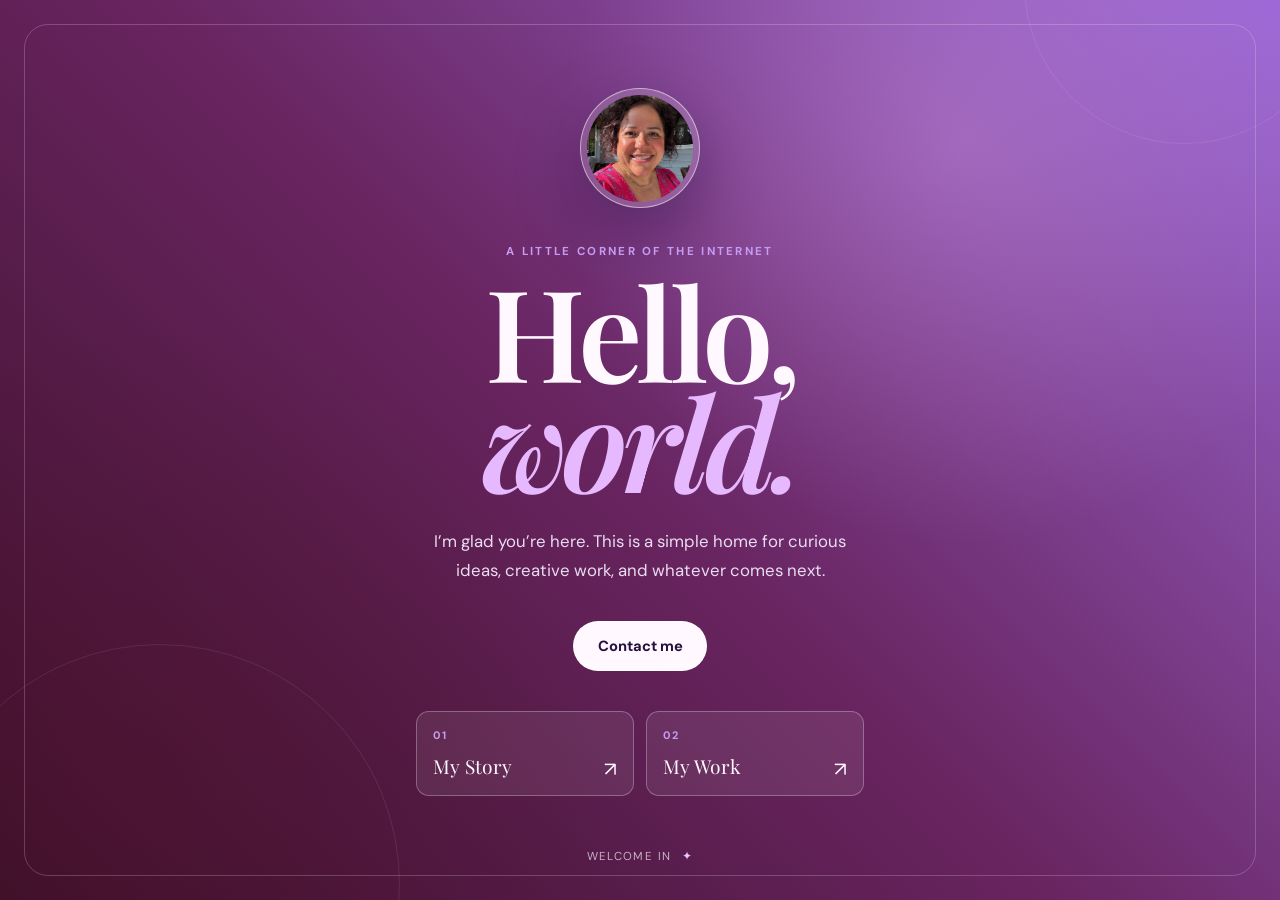
==== index.html @ 7c57a072 "Contact me hook up to email" ====
<!doctype html>
<html lang="en">
  <head>
    <meta charset="UTF-8" />
    <meta name="viewport" content="width=device-width, initial-scale=1.0" />
    <title>Hello World | Home</title>
    <link rel="preconnect" href="https://fonts.googleapis.com" />
    <link rel="preconnect" href="https://fonts.gstatic.com" crossorigin />
    <link
      href="https://fonts.googleapis.com/css2?family=DM+Sans:wght@400;500;700&family=Playfair+Display:wght@600;700&display=swap"
      rel="stylesheet"
    />
    <link rel="stylesheet" href="styles.css" />
  </head>
  <body>
    <main class="hero">
      <div class="glow glow-one" aria-hidden="true"></div>
      <div class="glow glow-two" aria-hidden="true"></div>

      <section class="intro" aria-labelledby="welcome-heading">
        <div class="portrait-wrap">
          <img
            class="portrait"
            src="IMG_9023.jpg"
            alt="Portrait"
          />
        </div>

        <p class="eyebrow">A little corner of the internet</p>
        <h1 id="welcome-heading">Hello,<br /><em>world.</em></h1>
        <p class="welcome-copy">
          I’m glad you’re here. This is a simple home for curious ideas,
          creative work, and whatever comes next.
        </p>
        <a class="contact-button" href="mailto:monae@slalom.com">Contact me</a>

        <nav class="page-links" aria-label="Explore">
          <a class="page-link" href="story.html">
            <span class="page-link-label">01</span>
            <span class="page-link-title">My Story</span>
            <span class="page-link-arrow" aria-hidden="true">&#8599;</span>
          </a>
          <a class="page-link" href="work.html">
            <span class="page-link-label">02</span>
            <span class="page-link-title">My Work</span>
            <span class="page-link-arrow" aria-hidden="true">&#8599;</span>
          </a>
        </nav>
      </section>

      <p class="scroll-note" aria-hidden="true">Welcome in <span>✦</span></p>
    </main>
  </body>
</html>
---- styles.css ----
:root {
  --ink: #fff8ff;
  --muted: #eadcf1;
  --violet: #8f62da;
  --deep-violet: #24103f;
  --lilac: #c69bf2;
}

* {
  box-sizing: border-box;
}

body {
  margin: 0;
  min-width: 320px;
  color: var(--ink);
  background: var(--deep-violet);
  font-family: "DM Sans", sans-serif;
}

.hero {
  position: relative;
  display: grid;
  min-height: 100vh;
  overflow: hidden;
  isolation: isolate;
  place-items: center;
  padding: 4rem 1.5rem 5rem;
  background:
    radial-gradient(circle at 75% 16%, rgba(235, 180, 255, 0.28), transparent 25rem),
    radial-gradient(circle at 12% 85%, rgba(83, 18, 47, 0.42), transparent 28rem),
    linear-gradient(45deg, #3b1028 0%, #68245f 48%, #9b67d5 100%);
}

.hero::before {
  position: absolute;
  inset: 1.5rem;
  border: 1px solid rgba(255, 255, 255, 0.2);
  border-radius: 1.5rem;
  content: "";
  pointer-events: none;
}

.intro {
  position: relative;
  z-index: 1;
  width: min(100%, 42rem);
  text-align: center;
  animation: rise-in 900ms ease-out both;
}

.portrait-wrap {
  width: 7.5rem;
  height: 7.5rem;
  margin: 0 auto 2.25rem;
  padding: 0.35rem;
  border: 1px solid rgba(255, 255, 255, 0.5);
  border-radius: 50%;
  background: rgba(255, 255, 255, 0.16);
  box-shadow: 0 1.5rem 4rem rgba(23, 5, 46, 0.35);
}

.portrait {
  display: block;
  width: 100%;
  height: 100%;
  border-radius: 50%;
  object-fit: cover;
}

.eyebrow {
  margin: 0 0 1rem;
  color: var(--lilac);
  font-size: 0.72rem;
  font-weight: 700;
  letter-spacing: 0.2em;
  text-transform: uppercase;
}

h1 {
  margin: 0;
  font-family: "Playfair Display", Georgia, serif;
  font-size: clamp(4.5rem, 13vw, 8rem);
  font-weight: 600;
  letter-spacing: -0.05em;
  line-height: 0.86;
}

h1 em {
  color: #e6b9ff;
  font-style: italic;
}

.welcome-copy {
  width: min(100%, 28rem);
  margin: 2rem auto 2.25rem;
  color: var(--muted);
  font-size: 1.05rem;
  line-height: 1.7;
}

.contact-button {
  display: inline-block;
  padding: 0.9rem 1.45rem;
  border: 1px solid rgba(255, 255, 255, 0.7);
  border-radius: 999px;
  color: var(--deep-violet);
  background: var(--ink);
  cursor: pointer;
  font: inherit;
  font-size: 0.92rem;
  font-weight: 700;
  text-decoration: none;
  transition: transform 180ms ease, background 180ms ease, color 180ms ease;
}

.contact-button:hover,
.contact-button:focus-visible {
  color: var(--ink);
  background: transparent;
  outline: none;
  transform: translateY(-3px);
}

.page-links {
  display: grid;
  grid-template-columns: repeat(2, minmax(0, 1fr));
  gap: 0.8rem;
  width: min(100%, 28rem);
  margin: 2.5rem auto 0;
  text-align: left;
}

.page-link {
  display: grid;
  grid-template-columns: 1fr auto;
  gap: 0.65rem;
  padding: 1rem;
  border: 1px solid rgba(255, 255, 255, 0.28);
  border-radius: 0.8rem;
  color: var(--ink);
  background: rgba(255, 255, 255, 0.08);
  text-decoration: none;
  transition: background 180ms ease, border-color 180ms ease, transform 180ms ease;
}

.page-link:hover,
.page-link:focus-visible {
  border-color: rgba(255, 255, 255, 0.7);
  background: rgba(255, 255, 255, 0.18);
  outline: none;
  transform: translateY(-3px);
}

.page-link-label {
  grid-column: 1 / -1;
  color: var(--lilac);
  font-size: 0.68rem;
  font-weight: 700;
  letter-spacing: 0.14em;
}

.page-link-title {
  font-family: "Playfair Display", Georgia, serif;
  font-size: 1.2rem;
}

.page-link-arrow {
  align-self: end;
  font-size: 1.25rem;
  line-height: 1;
}

.scroll-note {
  position: absolute;
  bottom: 2.25rem;
  z-index: 1;
  margin: 0;
  color: rgba(255, 255, 255, 0.66);
  font-size: 0.72rem;
  letter-spacing: 0.12em;
  text-transform: uppercase;
}

.scroll-note span {
  display: inline-block;
  margin-left: 0.4rem;
  color: #edc4ff;
  animation: twinkle 2s ease-in-out infinite;
}

.subpage {
  display: flex;
  min-height: 100vh;
  flex-direction: column;
  justify-content: center;
  padding: 3rem max(2rem, 8vw);
  background:
    radial-gradient(circle at 80% 15%, rgba(235, 180, 255, 0.24), transparent 25rem),
    linear-gradient(45deg, #3b1028 0%, #68245f 48%, #9b67d5 100%);
}

.back-link {
  width: fit-content;
  margin-bottom: 6rem;
  color: var(--muted);
  text-decoration: none;
  transition: color 180ms ease;
}

.back-link:hover,
.back-link:focus-visible {
  color: var(--ink);
  outline: none;
}

.subpage h1 {
  max-width: 42rem;
  font-size: clamp(4rem, 12vw, 8rem);
}

.subpage-copy {
  max-width: 30rem;
  margin: 2rem 0 0;
  color: var(--muted);
  font-size: 1.05rem;
  line-height: 1.7;
}

.glow {
  position: absolute;
  z-index: -1;
  width: 20rem;
  height: 20rem;
  border: 1px solid rgba(255, 255, 255, 0.12);
  border-radius: 50%;
  opacity: 0.7;
}

.glow-one {
  top: -11rem;
  right: -4rem;
}

.glow-two {
  bottom: -14rem;
  left: -5rem;
  width: 30rem;
  height: 30rem;
}

@keyframes rise-in {
  from {
    opacity: 0;
    transform: translateY(1.5rem);
  }
  to {
    opacity: 1;
    transform: translateY(0);
  }
}

@keyframes twinkle {
  0%,
  100% {
    opacity: 0.45;
    transform: scale(0.9);
  }
  50% {
    opacity: 1;
    transform: scale(1.15);
  }
}

@media (max-width: 520px) {
  .hero {
    padding: 3rem 1.25rem 4.5rem;
  }

  .hero::before {
    inset: 0.75rem;
  }

  .portrait-wrap {
    width: 6.75rem;
    height: 6.75rem;
    margin-bottom: 1.75rem;
  }

  .welcome-copy {
    margin-top: 1.5rem;
    font-size: 0.98rem;
  }

  .page-links {
    grid-template-columns: 1fr;
    margin-top: 2rem;
  }
}
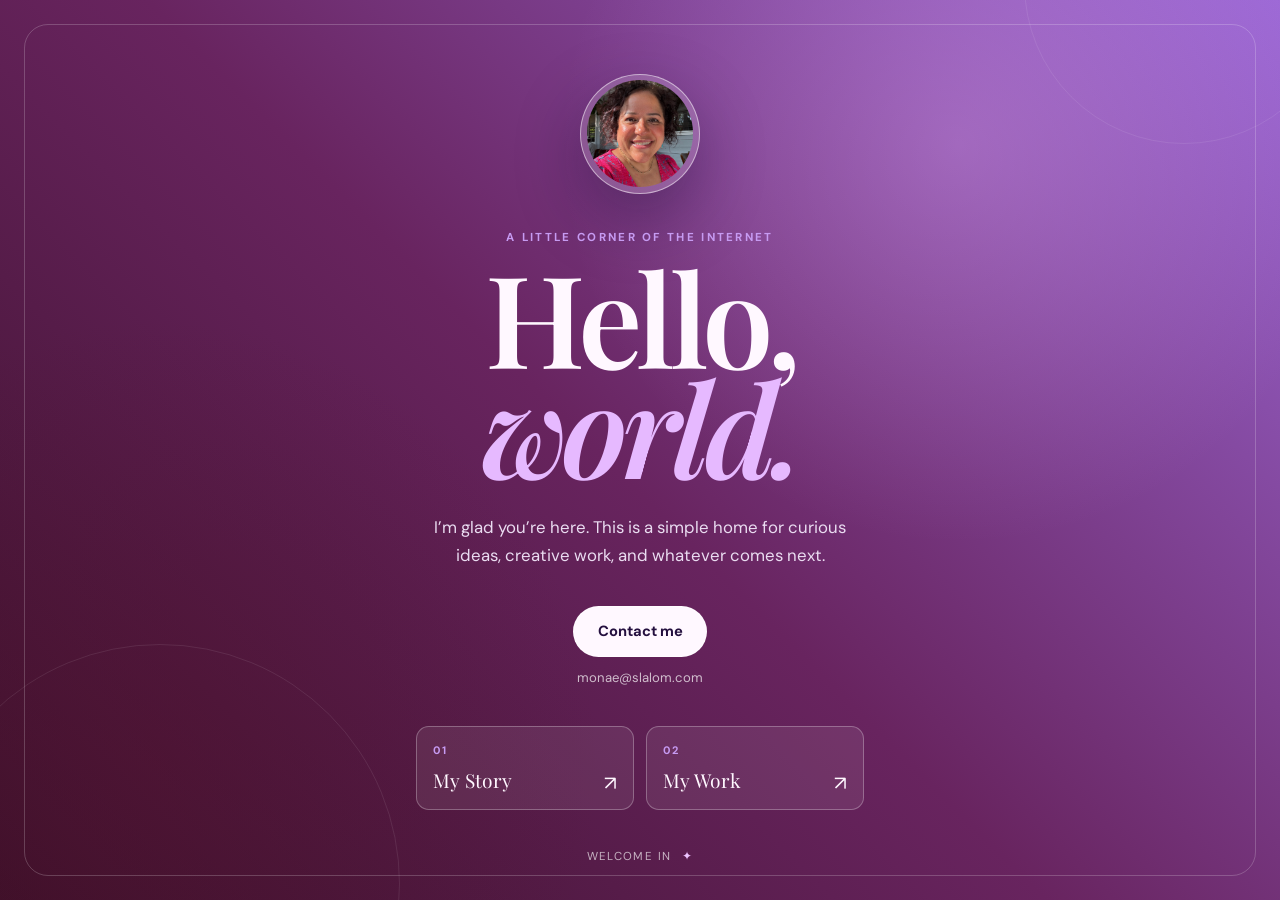
==== commit d67d9f07: "troubleshot Contact me button" ====
--- a/index.html
+++ b/index.html
@@ -32,7 +32,15 @@
           I’m glad you’re here. This is a simple home for curious ideas,
           creative work, and whatever comes next.
         </p>
-        <a class="contact-button" href="mailto:monae@slalom.com">Contact me</a>
+        <a
+          class="contact-button"
+          href="mailto:monae@slalom.com"
+          aria-label="Email monae@slalom.com"
+          title="Email monae@slalom.com"
+        >
+          Contact me
+        </a>
+        <p class="contact-address">monae@slalom.com</p>
 
         <nav class="page-links" aria-label="Explore">
           <a class="page-link" href="story.html">
--- a/styles.css
+++ b/styles.css
@@ -122,6 +122,12 @@
   transform: translateY(-3px);
 }
 
+.contact-address {
+  margin: 0.75rem 0 0;
+  color: rgba(255, 255, 255, 0.7);
+  font-size: 0.82rem;
+}
+
 .page-links {
   display: grid;
   grid-template-columns: repeat(2, minmax(0, 1fr));
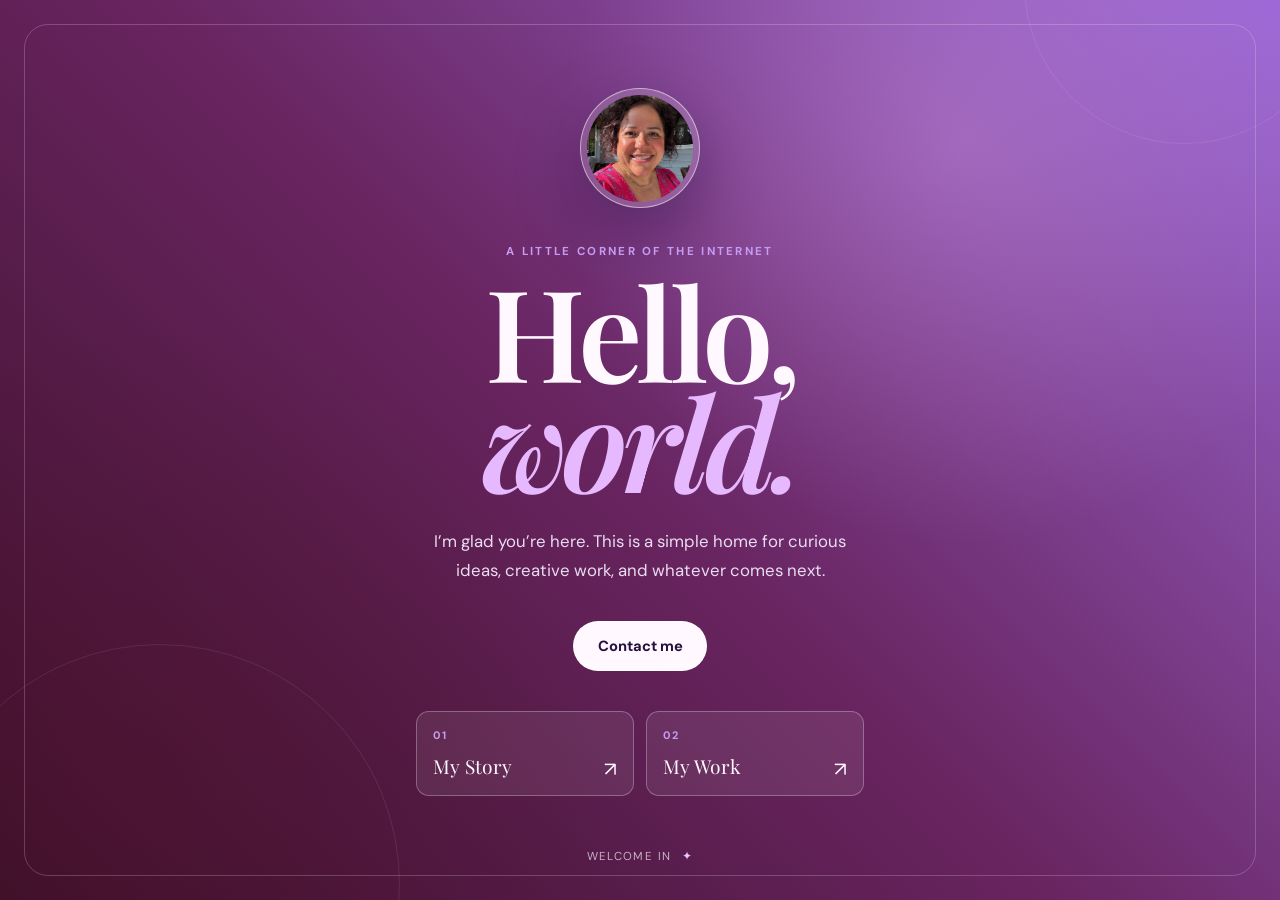
==== commit a882d45f: "removed email address from homepage" ====
--- a/index.html
+++ b/index.html
@@ -40,7 +40,6 @@
         >
           Contact me
         </a>
-        <p class="contact-address">monae@slalom.com</p>
 
         <nav class="page-links" aria-label="Explore">
           <a class="page-link" href="story.html">
--- a/styles.css
+++ b/styles.css
@@ -122,12 +122,6 @@
   transform: translateY(-3px);
 }
 
-.contact-address {
-  margin: 0.75rem 0 0;
-  color: rgba(255, 255, 255, 0.7);
-  font-size: 0.82rem;
-}
-
 .page-links {
   display: grid;
   grid-template-columns: repeat(2, minmax(0, 1fr));
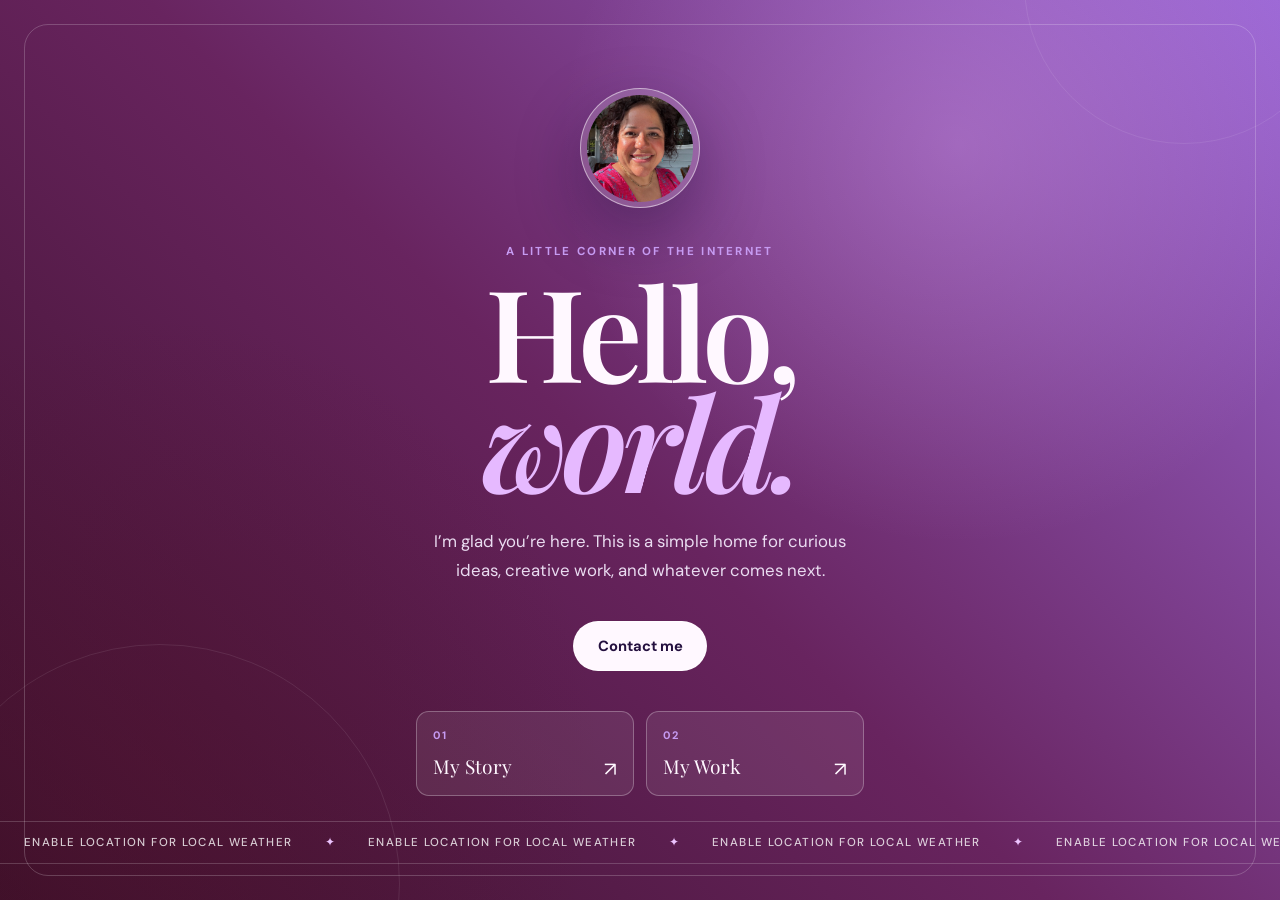
==== commit 2be0e41c: "Added local weather API" ====
--- a/index.html
+++ b/index.html
@@ -11,6 +11,7 @@
       rel="stylesheet"
     />
     <link rel="stylesheet" href="styles.css" />
+    <script src="weather.js" defer></script>
   </head>
   <body>
     <main class="hero">
@@ -27,7 +28,11 @@
         </div>
 
         <p class="eyebrow">A little corner of the internet</p>
-        <h1 id="welcome-heading">Hello,<br /><em>world.</em></h1>
+        <h1 id="welcome-heading">
+          <span class="hello-line">Hello,</span>
+          <br />
+          <em class="world-line">world.</em>
+        </h1>
         <p class="welcome-copy">
           I’m glad you’re here. This is a simple home for curious ideas,
           creative work, and whatever comes next.
@@ -55,7 +60,18 @@
         </nav>
       </section>
 
-      <p class="scroll-note" aria-hidden="true">Welcome in <span>✦</span></p>
+      <div class="weather-ticker" aria-label="Local weather" role="status">
+        <div class="weather-track">
+          <span class="weather-item" data-weather-item>Checking local weather...</span>
+          <span class="weather-divider" aria-hidden="true">✦</span>
+          <span class="weather-item" data-weather-item>Checking local weather...</span>
+          <span class="weather-divider" aria-hidden="true">✦</span>
+          <span class="weather-item" data-weather-item>Checking local weather...</span>
+          <span class="weather-divider" aria-hidden="true">✦</span>
+          <span class="weather-item" data-weather-item>Checking local weather...</span>
+          <span class="weather-divider" aria-hidden="true">✦</span>
+        </div>
+      </div>
     </main>
   </body>
 </html>
--- a/styles.css
+++ b/styles.css
@@ -89,6 +89,23 @@
 h1 em {
   color: #e6b9ff;
   font-style: italic;
+}
+
+.hello-line,
+.world-line {
+  display: inline-block;
+  animation-duration: 1.2s;
+  animation-fill-mode: both;
+  animation-timing-function: cubic-bezier(0.22, 1, 0.36, 1);
+}
+
+.hello-line {
+  animation-name: slide-in-left;
+}
+
+.world-line {
+  animation-name: slide-in-right;
+  animation-delay: 180ms;
 }
 
 .welcome-copy {
@@ -171,22 +188,41 @@
   line-height: 1;
 }
 
-.scroll-note {
+.weather-ticker {
   position: absolute;
   bottom: 2.25rem;
+  left: 0;
+  width: 100%;
   z-index: 1;
-  margin: 0;
-  color: rgba(255, 255, 255, 0.66);
+  overflow: hidden;
+  border-top: 1px solid rgba(255, 255, 255, 0.18);
+  border-bottom: 1px solid rgba(255, 255, 255, 0.18);
+  color: rgba(255, 255, 255, 0.78);
   font-size: 0.72rem;
+  font-weight: 500;
   letter-spacing: 0.12em;
   text-transform: uppercase;
-}
-
-.scroll-note span {
-  display: inline-block;
-  margin-left: 0.4rem;
+  white-space: nowrap;
+}
+
+.weather-track {
+  display: flex;
+  width: max-content;
+  min-width: 100%;
+  align-items: center;
+  justify-content: space-around;
+  gap: 2rem;
+  padding: 0.8rem 1.5rem;
+  animation: ticker-scroll 28s linear infinite;
+}
+
+.weather-item {
+  flex: 0 0 auto;
+}
+
+.weather-divider {
+  flex: 0 0 auto;
   color: #edc4ff;
-  animation: twinkle 2s ease-in-out infinite;
 }
 
 .subpage {
@@ -260,15 +296,34 @@
   }
 }
 
-@keyframes twinkle {
-  0%,
-  100% {
-    opacity: 0.45;
-    transform: scale(0.9);
-  }
-  50% {
+@keyframes slide-in-left {
+  from {
+    opacity: 0;
+    transform: translateX(-5rem);
+  }
+  to {
     opacity: 1;
-    transform: scale(1.15);
+    transform: translateX(0);
+  }
+}
+
+@keyframes slide-in-right {
+  from {
+    opacity: 0;
+    transform: translateX(5rem);
+  }
+  to {
+    opacity: 1;
+    transform: translateX(0);
+  }
+}
+
+@keyframes ticker-scroll {
+  from {
+    transform: translateX(0);
+  }
+  to {
+    transform: translateX(-25%);
   }
 }
 
@@ -292,6 +347,24 @@
     font-size: 0.98rem;
   }
 
+  .weather-ticker {
+    bottom: 1.25rem;
+  }
+
+  .weather-track {
+    gap: 1.25rem;
+    padding: 0.7rem 1rem;
+  }
+
+
+@media (prefers-reduced-motion: reduce) {
+  .weather-track,
+  .intro,
+  .hello-line,
+  .world-line {
+    animation: none;
+  }
+}
   .page-links {
     grid-template-columns: 1fr;
     margin-top: 2rem;
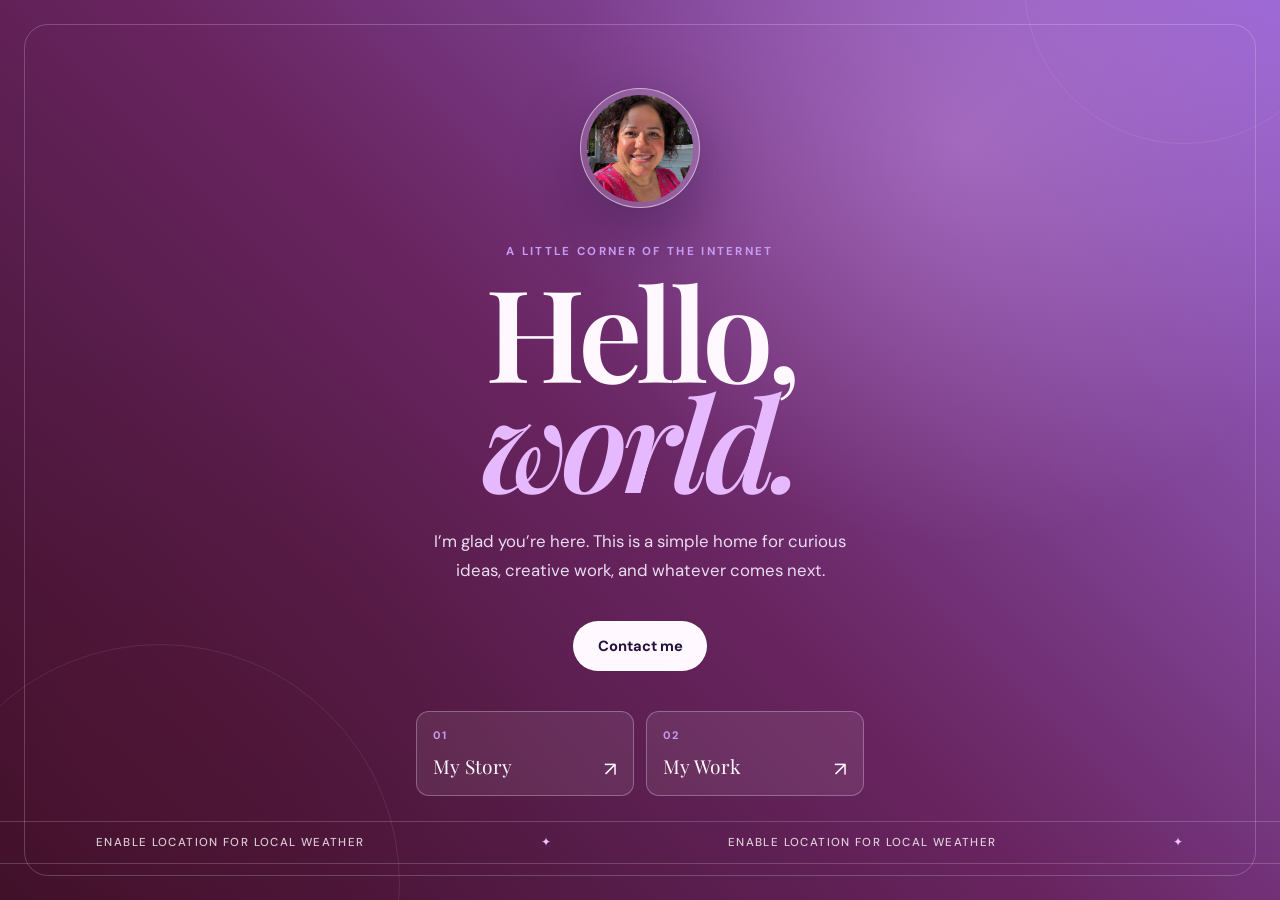
==== commit 59b9eb1a: "Created continuous loop of weather ticker" ====
--- a/index.html
+++ b/index.html
@@ -62,14 +62,18 @@
 
       <div class="weather-ticker" aria-label="Local weather" role="status">
         <div class="weather-track">
-          <span class="weather-item" data-weather-item>Checking local weather...</span>
-          <span class="weather-divider" aria-hidden="true">✦</span>
-          <span class="weather-item" data-weather-item>Checking local weather...</span>
-          <span class="weather-divider" aria-hidden="true">✦</span>
-          <span class="weather-item" data-weather-item>Checking local weather...</span>
-          <span class="weather-divider" aria-hidden="true">✦</span>
-          <span class="weather-item" data-weather-item>Checking local weather...</span>
-          <span class="weather-divider" aria-hidden="true">✦</span>
+          <div class="weather-group">
+            <span class="weather-item" data-weather-item>Checking local weather...</span>
+            <span class="weather-divider" aria-hidden="true">✦</span>
+            <span class="weather-item" data-weather-item>Checking local weather...</span>
+            <span class="weather-divider" aria-hidden="true">✦</span>
+          </div>
+          <div class="weather-group" aria-hidden="true">
+            <span class="weather-item" data-weather-item>Checking local weather...</span>
+            <span class="weather-divider" aria-hidden="true">✦</span>
+            <span class="weather-item" data-weather-item>Checking local weather...</span>
+            <span class="weather-divider" aria-hidden="true">✦</span>
+          </div>
         </div>
       </div>
     </main>
--- a/styles.css
+++ b/styles.css
@@ -208,12 +208,17 @@
 .weather-track {
   display: flex;
   width: max-content;
-  min-width: 100%;
+  align-items: center;
+  animation: ticker-scroll 28s linear infinite;
+}
+
+.weather-group {
+  display: flex;
+  min-width: 100vw;
   align-items: center;
   justify-content: space-around;
   gap: 2rem;
   padding: 0.8rem 1.5rem;
-  animation: ticker-scroll 28s linear infinite;
 }
 
 .weather-item {
@@ -352,6 +357,10 @@
   }
 
   .weather-track {
+    animation-duration: 24s;
+  }
+
+  .weather-group {
     gap: 1.25rem;
     padding: 0.7rem 1rem;
   }
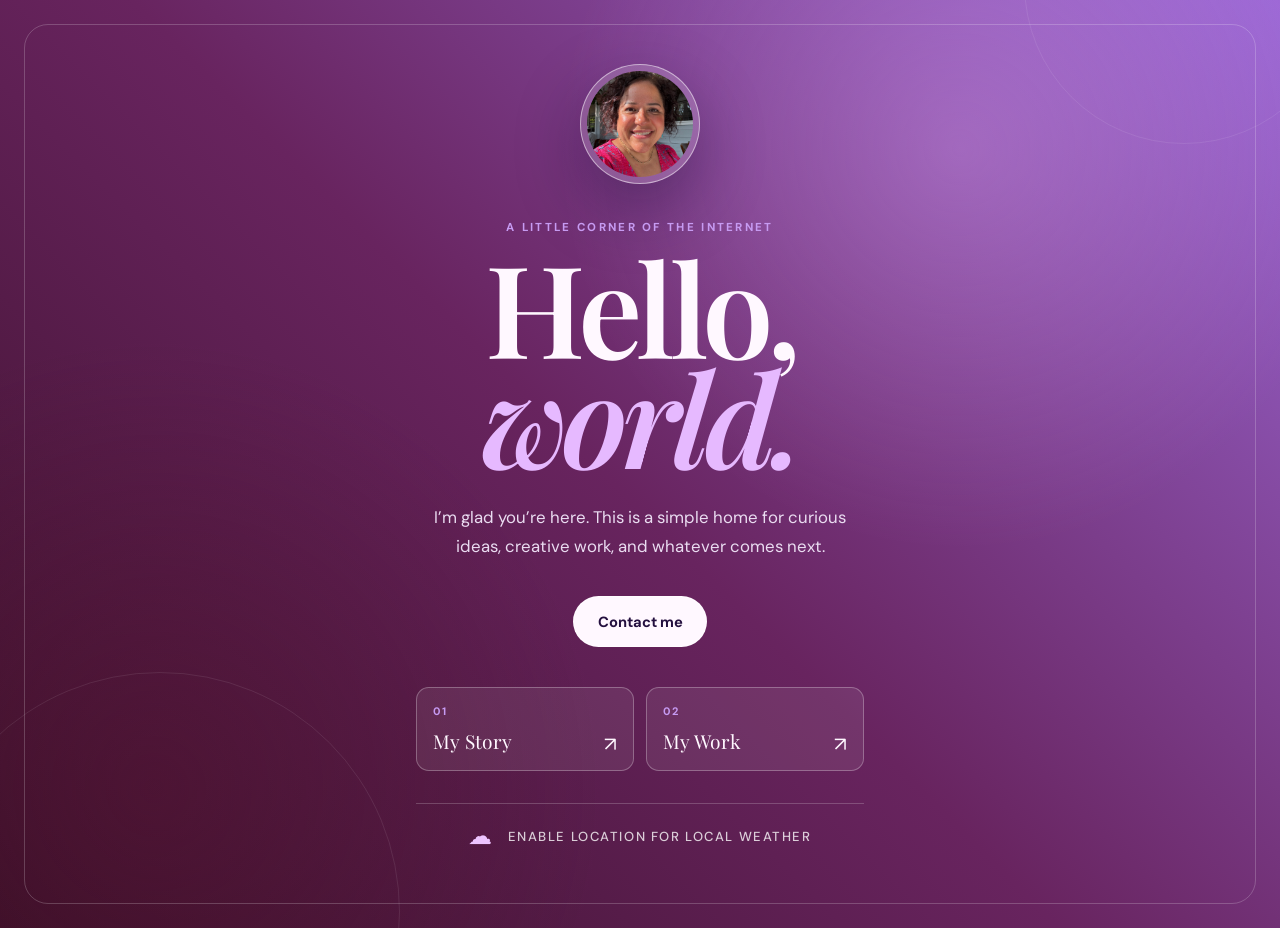
==== commit 23140114: "removed ticker and incorporated icons" ====
--- a/index.html
+++ b/index.html
@@ -58,24 +58,13 @@
             <span class="page-link-arrow" aria-hidden="true">&#8599;</span>
           </a>
         </nav>
+
+        <div class="weather-panel" aria-label="Local weather" role="status">
+          <span class="weather-icon" data-weather-icon aria-hidden="true">&#9728;</span>
+          <span class="weather-details" data-weather-details>Checking local weather...</span>
+        </div>
       </section>
 
-      <div class="weather-ticker" aria-label="Local weather" role="status">
-        <div class="weather-track">
-          <div class="weather-group">
-            <span class="weather-item" data-weather-item>Checking local weather...</span>
-            <span class="weather-divider" aria-hidden="true">✦</span>
-            <span class="weather-item" data-weather-item>Checking local weather...</span>
-            <span class="weather-divider" aria-hidden="true">✦</span>
-          </div>
-          <div class="weather-group" aria-hidden="true">
-            <span class="weather-item" data-weather-item>Checking local weather...</span>
-            <span class="weather-divider" aria-hidden="true">✦</span>
-            <span class="weather-item" data-weather-item>Checking local weather...</span>
-            <span class="weather-divider" aria-hidden="true">✦</span>
-          </div>
-        </div>
-      </div>
     </main>
   </body>
 </html>
--- a/styles.css
+++ b/styles.css
@@ -188,46 +188,30 @@
   line-height: 1;
 }
 
-.weather-ticker {
-  position: absolute;
-  bottom: 2.25rem;
-  left: 0;
-  width: 100%;
-  z-index: 1;
-  overflow: hidden;
-  border-top: 1px solid rgba(255, 255, 255, 0.18);
-  border-bottom: 1px solid rgba(255, 255, 255, 0.18);
+.weather-panel {
+  display: flex;
+  width: min(100%, 28rem);
+  align-items: center;
+  justify-content: center;
+  gap: 0.85rem;
+  margin: 2rem auto 0;
+  padding-top: 1.25rem;
+  border-top: 1px solid rgba(255, 255, 255, 0.2);
   color: rgba(255, 255, 255, 0.78);
-  font-size: 0.72rem;
+  font-size: 0.82rem;
   font-weight: 500;
   letter-spacing: 0.12em;
   text-transform: uppercase;
-  white-space: nowrap;
-}
-
-.weather-track {
-  display: flex;
-  width: max-content;
-  align-items: center;
-  animation: ticker-scroll 28s linear infinite;
-}
-
-.weather-group {
-  display: flex;
-  min-width: 100vw;
-  align-items: center;
-  justify-content: space-around;
-  gap: 2rem;
-  padding: 0.8rem 1.5rem;
-}
-
-.weather-item {
-  flex: 0 0 auto;
-}
-
-.weather-divider {
-  flex: 0 0 auto;
+}
+
+.weather-icon {
   color: #edc4ff;
+  font-size: 1.5rem;
+  line-height: 1;
+}
+
+.weather-details {
+  text-align: center;
 }
 
 .subpage {
@@ -323,15 +307,6 @@
   }
 }
 
-@keyframes ticker-scroll {
-  from {
-    transform: translateX(0);
-  }
-  to {
-    transform: translateX(-25%);
-  }
-}
-
 @media (max-width: 520px) {
   .hero {
     padding: 3rem 1.25rem 4.5rem;
@@ -352,22 +327,15 @@
     font-size: 0.98rem;
   }
 
-  .weather-ticker {
-    bottom: 1.25rem;
-  }
-
-  .weather-track {
-    animation-duration: 24s;
-  }
-
-  .weather-group {
-    gap: 1.25rem;
-    padding: 0.7rem 1rem;
+  .weather-panel {
+    gap: 0.65rem;
+    margin-top: 1.75rem;
+    padding-top: 1rem;
+    font-size: 0.7rem;
   }
 
 
 @media (prefers-reduced-motion: reduce) {
-  .weather-track,
   .intro,
   .hello-line,
   .world-line {
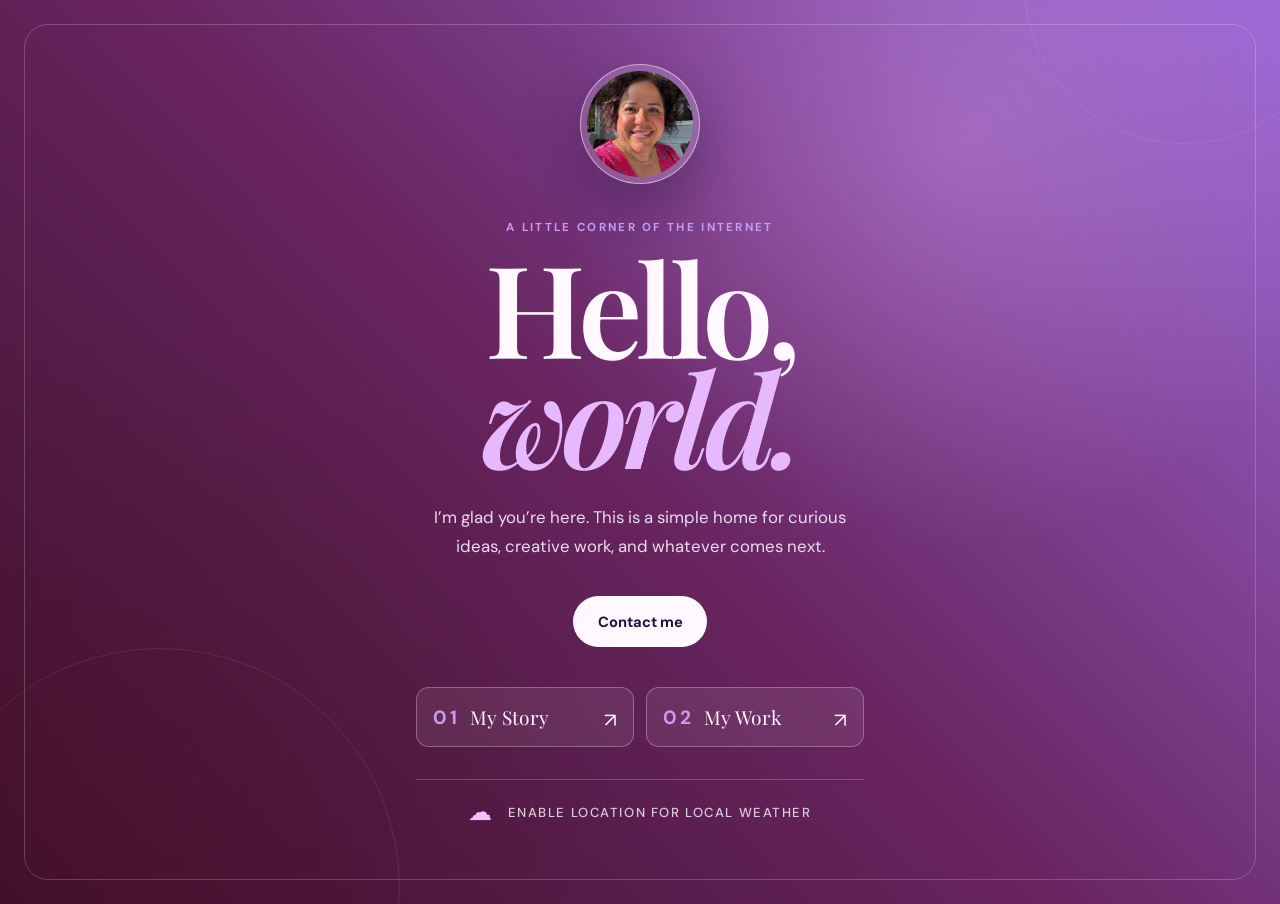
==== commit 52da6d0c: "refactored structure" ====
--- a/index.html
+++ b/index.html
@@ -10,8 +10,8 @@
       href="https://fonts.googleapis.com/css2?family=DM+Sans:wght@400;500;700&family=Playfair+Display:wght@600;700&display=swap"
       rel="stylesheet"
     />
-    <link rel="stylesheet" href="styles.css" />
-    <script src="weather.js" defer></script>
+    <link rel="stylesheet" href="style.css" />
+    <script src="app.js" defer></script>
   </head>
   <body>
     <main class="hero">
--- a/style.css
+++ b/style.css
@@ -0,0 +1,349 @@
+:root {
+  --ink: #fff8ff;
+  --muted: #eadcf1;
+  --violet: #8f62da;
+  --deep-violet: #24103f;
+  --lilac: #c69bf2;
+}
+
+* {
+  box-sizing: border-box;
+}
+
+body {
+  margin: 0;
+  min-width: 320px;
+  color: var(--ink);
+  background: var(--deep-violet);
+  font-family: "DM Sans", sans-serif;
+}
+
+.hero {
+  position: relative;
+  display: grid;
+  min-height: 100vh;
+  overflow: hidden;
+  isolation: isolate;
+  place-items: center;
+  padding: 4rem 1.5rem 5rem;
+  background:
+    radial-gradient(circle at 75% 16%, rgba(235, 180, 255, 0.28), transparent 25rem),
+    radial-gradient(circle at 12% 85%, rgba(83, 18, 47, 0.42), transparent 28rem),
+    linear-gradient(45deg, #3b1028 0%, #68245f 48%, #9b67d5 100%);
+}
+
+.hero::before {
+  position: absolute;
+  inset: 1.5rem;
+  border: 1px solid rgba(255, 255, 255, 0.2);
+  border-radius: 1.5rem;
+  content: "";
+  pointer-events: none;
+}
+
+.intro {
+  position: relative;
+  z-index: 1;
+  width: min(100%, 42rem);
+  text-align: center;
+  animation: rise-in 900ms ease-out both;
+}
+
+.portrait-wrap {
+  width: 7.5rem;
+  height: 7.5rem;
+  margin: 0 auto 2.25rem;
+  padding: 0.35rem;
+  border: 1px solid rgba(255, 255, 255, 0.5);
+  border-radius: 50%;
+  background: rgba(255, 255, 255, 0.16);
+  box-shadow: 0 1.5rem 4rem rgba(23, 5, 46, 0.35);
+}
+
+.portrait {
+  display: block;
+  width: 100%;
+  height: 100%;
+  border-radius: 50%;
+  object-fit: cover;
+}
+
+.eyebrow {
+  margin: 0 0 1rem;
+  color: var(--lilac);
+  font-size: 0.72rem;
+  font-weight: 700;
+  letter-spacing: 0.2em;
+  text-transform: uppercase;
+}
+
+h1 {
+  margin: 0;
+  font-family: "Playfair Display", Georgia, serif;
+  font-size: clamp(4.5rem, 13vw, 8rem);
+  font-weight: 600;
+  letter-spacing: -0.05em;
+  line-height: 0.86;
+}
+
+h1 em {
+  color: #e6b9ff;
+  font-style: italic;
+}
+
+.hello-line,
+.world-line {
+  display: inline-block;
+  animation-duration: 1.2s;
+  animation-fill-mode: both;
+  animation-timing-function: cubic-bezier(0.22, 1, 0.36, 1);
+}
+
+.hello-line {
+  animation-name: slide-in-left;
+}
+
+.world-line {
+  animation-name: slide-in-right;
+  animation-delay: 180ms;
+}
+
+.welcome-copy {
+  width: min(100%, 28rem);
+  margin: 2rem auto 2.25rem;
+  color: var(--muted);
+  font-size: 1.05rem;
+  line-height: 1.7;
+}
+
+.contact-button {
+  display: inline-block;
+  padding: 0.9rem 1.45rem;
+  border: 1px solid rgba(255, 255, 255, 0.7);
+  border-radius: 999px;
+  color: var(--deep-violet);
+  background: var(--ink);
+  cursor: pointer;
+  font: inherit;
+  font-size: 0.92rem;
+  font-weight: 700;
+  text-decoration: none;
+  transition: transform 180ms ease, background 180ms ease, color 180ms ease;
+}
+
+.contact-button:hover,
+.contact-button:focus-visible {
+  color: var(--ink);
+  background: transparent;
+  outline: none;
+  transform: translateY(-3px);
+}
+
+.page-links {
+  display: grid;
+  grid-template-columns: repeat(2, minmax(0, 1fr));
+  gap: 0.8rem;
+  width: min(100%, 28rem);
+  margin: 2.5rem auto 0;
+  text-align: left;
+}
+
+.page-link {
+  display: flex;
+  align-items: center;
+  gap: 0.65rem;
+  padding: 1rem;
+  border: 1px solid rgba(255, 255, 255, 0.28);
+  border-radius: 0.8rem;
+  color: var(--ink);
+  background: rgba(255, 255, 255, 0.08);
+  text-decoration: none;
+  transition: background 180ms ease, border-color 180ms ease, transform 180ms ease;
+}
+
+.page-link:hover,
+.page-link:focus-visible {
+  border-color: rgba(255, 255, 255, 0.7);
+  background: rgba(255, 255, 255, 0.18);
+  outline: none;
+  transform: translateY(-3px);
+}
+
+.page-link-label {
+  color: var(--lilac);
+  font-size: 1.2rem;
+  font-weight: 700;
+  letter-spacing: 0.14em;
+}
+
+.page-link-title {
+  flex: 1;
+  font-family: "Playfair Display", Georgia, serif;
+  font-size: 1.2rem;
+}
+
+.page-link-arrow {
+  align-self: end;
+  font-size: 1.25rem;
+  line-height: 1;
+}
+
+.weather-panel {
+  display: flex;
+  width: min(100%, 28rem);
+  align-items: center;
+  justify-content: center;
+  gap: 0.85rem;
+  margin: 2rem auto 0;
+  padding-top: 1.25rem;
+  border-top: 1px solid rgba(255, 255, 255, 0.2);
+  color: rgba(255, 255, 255, 0.78);
+  font-size: 0.82rem;
+  font-weight: 500;
+  letter-spacing: 0.12em;
+  text-transform: uppercase;
+}
+
+.weather-icon {
+  color: #edc4ff;
+  font-size: 1.5rem;
+  line-height: 1;
+}
+
+.weather-details {
+  text-align: center;
+}
+
+.subpage {
+  display: flex;
+  min-height: 100vh;
+  flex-direction: column;
+  justify-content: center;
+  padding: 3rem max(2rem, 8vw);
+  background:
+    radial-gradient(circle at 80% 15%, rgba(235, 180, 255, 0.24), transparent 25rem),
+    linear-gradient(45deg, #3b1028 0%, #68245f 48%, #9b67d5 100%);
+}
+
+.back-link {
+  width: fit-content;
+  margin-bottom: 6rem;
+  color: var(--muted);
+  text-decoration: none;
+  transition: color 180ms ease;
+}
+
+.back-link:hover,
+.back-link:focus-visible {
+  color: var(--ink);
+  outline: none;
+}
+
+.subpage h1 {
+  max-width: 42rem;
+  font-size: clamp(4rem, 12vw, 8rem);
+}
+
+.subpage-copy {
+  max-width: 30rem;
+  margin: 2rem 0 0;
+  color: var(--muted);
+  font-size: 1.05rem;
+  line-height: 1.7;
+}
+
+.glow {
+  position: absolute;
+  z-index: -1;
+  width: 20rem;
+  height: 20rem;
+  border: 1px solid rgba(255, 255, 255, 0.12);
+  border-radius: 50%;
+  opacity: 0.7;
+}
+
+.glow-one {
+  top: -11rem;
+  right: -4rem;
+}
+
+.glow-two {
+  bottom: -14rem;
+  left: -5rem;
+  width: 30rem;
+  height: 30rem;
+}
+
+@keyframes rise-in {
+  from {
+    opacity: 0;
+    transform: translateY(1.5rem);
+  }
+  to {
+    opacity: 1;
+    transform: translateY(0);
+  }
+}
+
+@keyframes slide-in-left {
+  from {
+    opacity: 0;
+    transform: translateX(-5rem);
+  }
+  to {
+    opacity: 1;
+    transform: translateX(0);
+  }
+}
+
+@keyframes slide-in-right {
+  from {
+    opacity: 0;
+    transform: translateX(5rem);
+  }
+  to {
+    opacity: 1;
+    transform: translateX(0);
+  }
+}
+
+@media (max-width: 520px) {
+  .hero {
+    padding: 3rem 1.25rem 4.5rem;
+  }
+
+  .hero::before {
+    inset: 0.75rem;
+  }
+
+  .portrait-wrap {
+    width: 6.75rem;
+    height: 6.75rem;
+    margin-bottom: 1.75rem;
+  }
+
+  .welcome-copy {
+    margin-top: 1.5rem;
+    font-size: 0.98rem;
+  }
+
+  .weather-panel {
+    gap: 0.65rem;
+    margin-top: 1.75rem;
+    padding-top: 1rem;
+    font-size: 0.7rem;
+  }
+
+  .page-links {
+    grid-template-columns: 1fr;
+    margin-top: 2rem;
+  }
+}
+
+@media (prefers-reduced-motion: reduce) {
+  .intro,
+  .hello-line,
+  .world-line {
+    animation: none;
+  }
+}
